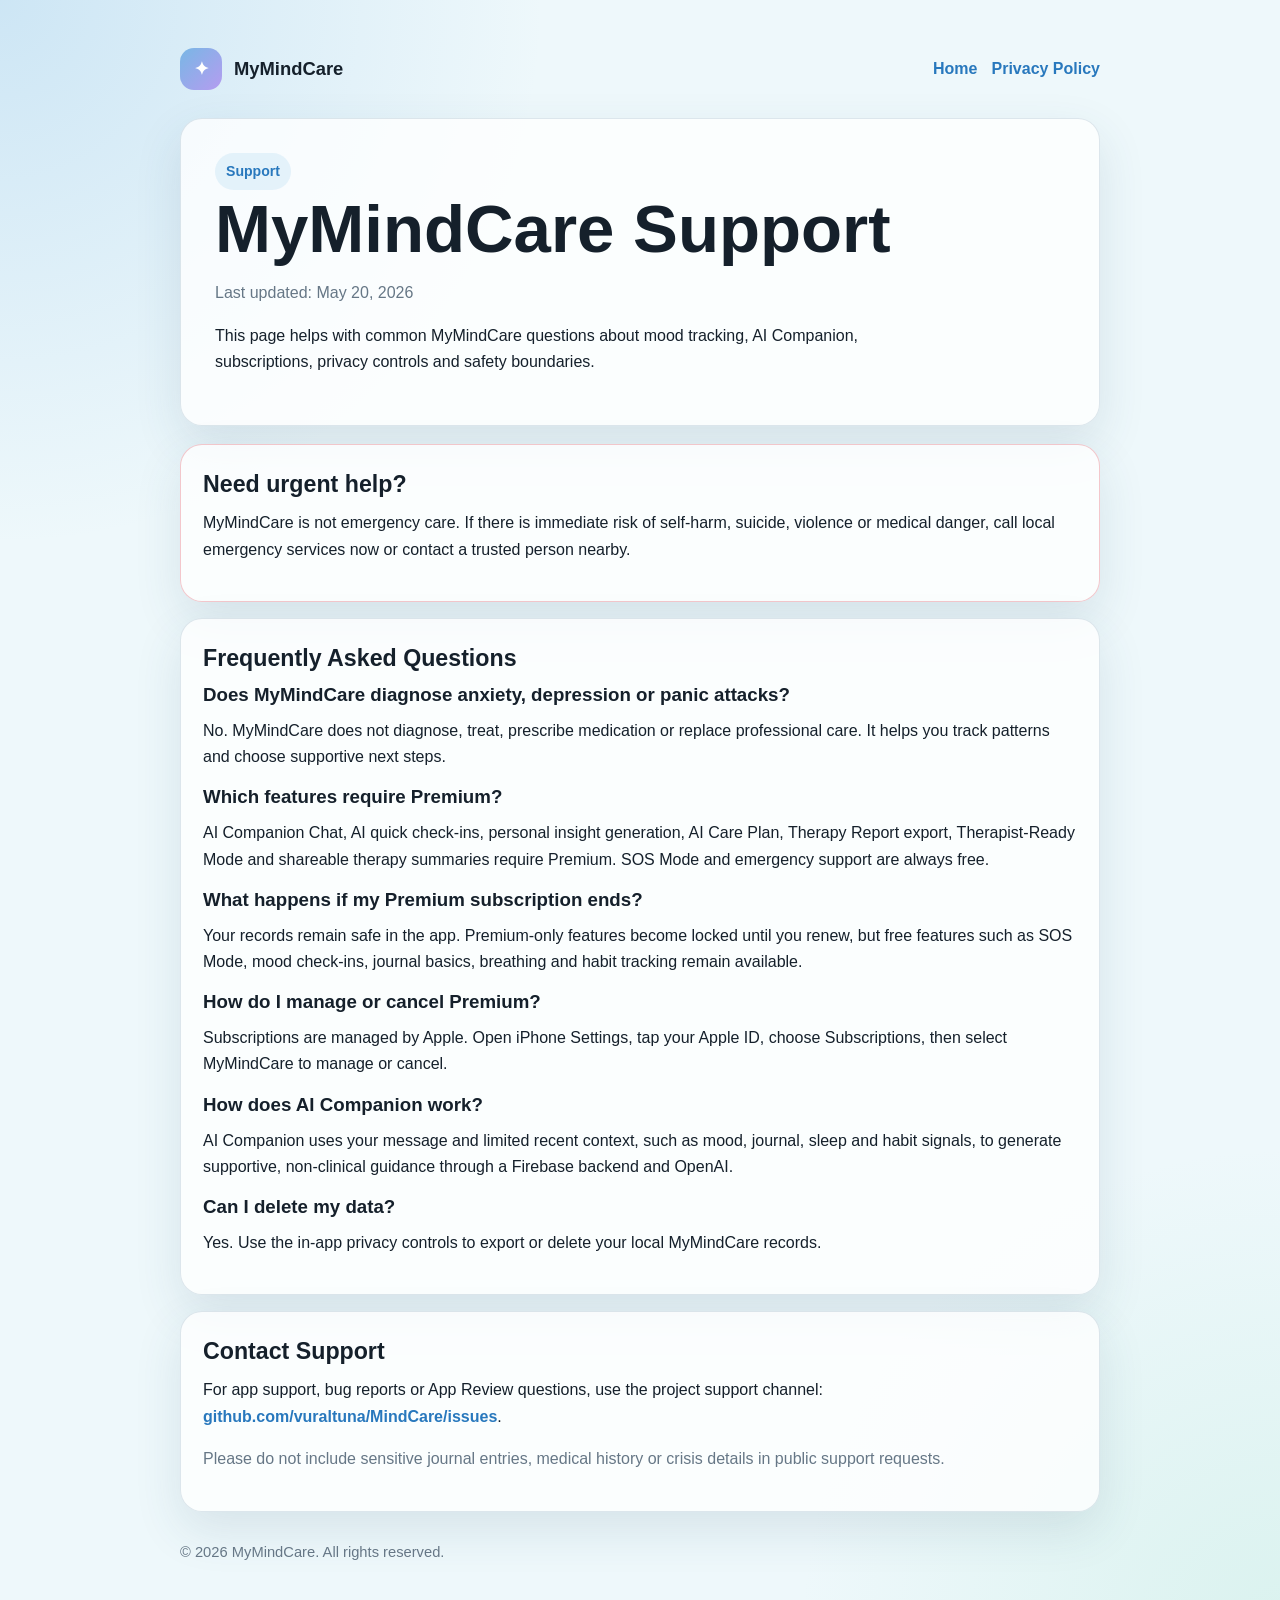
==== support.html @ efa2cc82 "Add MyMindCare legal pages" ====
<!doctype html>
<html lang="en">
<head>
  <meta charset="utf-8">
  <meta name="viewport" content="width=device-width, initial-scale=1">
  <title>Support - MyMindCare</title>
  <meta name="description" content="Support information for MyMindCare.">
  <link rel="stylesheet" href="styles.css">
</head>
<body>
  <main class="page">
    <header>
      <div class="brand">
        <span class="mark">✦</span>
        <span>MyMindCare</span>
      </div>
      <nav aria-label="Main navigation">
        <a href="index.html">Home</a>
        <a href="privacy.html">Privacy Policy</a>
      </nav>
    </header>

    <section class="hero">
      <span class="pill">Support</span>
      <h1>MyMindCare Support</h1>
      <p class="muted">Last updated: May 20, 2026</p>
      <p>
        This page helps with common MyMindCare questions about mood tracking, AI Companion, subscriptions, privacy controls and safety boundaries.
      </p>
    </section>

    <section class="card warning">
      <h2>Need urgent help?</h2>
      <p>
        MyMindCare is not emergency care. If there is immediate risk of self-harm, suicide, violence or medical danger, call local emergency services now or contact a trusted person nearby.
      </p>
    </section>

    <section class="card">
      <h2>Frequently Asked Questions</h2>
      <h3>Does MyMindCare diagnose anxiety, depression or panic attacks?</h3>
      <p>No. MyMindCare does not diagnose, treat, prescribe medication or replace professional care. It helps you track patterns and choose supportive next steps.</p>

      <h3>Which features require Premium?</h3>
      <p>AI Companion Chat, AI quick check-ins, personal insight generation, AI Care Plan, Therapy Report export, Therapist-Ready Mode and shareable therapy summaries require Premium. SOS Mode and emergency support are always free.</p>

      <h3>What happens if my Premium subscription ends?</h3>
      <p>Your records remain safe in the app. Premium-only features become locked until you renew, but free features such as SOS Mode, mood check-ins, journal basics, breathing and habit tracking remain available.</p>

      <h3>How do I manage or cancel Premium?</h3>
      <p>Subscriptions are managed by Apple. Open iPhone Settings, tap your Apple ID, choose Subscriptions, then select MyMindCare to manage or cancel.</p>

      <h3>How does AI Companion work?</h3>
      <p>AI Companion uses your message and limited recent context, such as mood, journal, sleep and habit signals, to generate supportive, non-clinical guidance through a Firebase backend and OpenAI.</p>

      <h3>Can I delete my data?</h3>
      <p>Yes. Use the in-app privacy controls to export or delete your local MyMindCare records.</p>
    </section>

    <section class="card">
      <h2>Contact Support</h2>
      <p>
        For app support, bug reports or App Review questions, use the project support channel:
        <a href="https://github.com/vuraltuna/MindCare/issues">github.com/vuraltuna/MindCare/issues</a>.
      </p>
      <p class="muted">
        Please do not include sensitive journal entries, medical history or crisis details in public support requests.
      </p>
    </section>

    <footer>
      © 2026 MyMindCare. All rights reserved.
    </footer>
  </main>
</body>
</html>
---- styles.css ----
:root {
  color-scheme: light dark;
  --bg: #eef8fb;
  --panel: rgba(255, 255, 255, 0.78);
  --text: #15202b;
  --muted: #667786;
  --blue: #78b7e5;
  --lavender: #b59cf0;
  --mint: #9be0c8;
  --border: rgba(80, 120, 150, 0.18);
}

@media (prefers-color-scheme: dark) {
  :root {
    --bg: #101827;
    --panel: rgba(22, 32, 48, 0.82);
    --text: #eef5fb;
    --muted: #a9b5c3;
    --border: rgba(180, 210, 240, 0.16);
  }
}

* {
  box-sizing: border-box;
}

body {
  margin: 0;
  font-family: -apple-system, BlinkMacSystemFont, "SF Pro Text", "Segoe UI", sans-serif;
  background:
    radial-gradient(circle at top left, rgba(120, 183, 229, 0.28), transparent 34rem),
    radial-gradient(circle at bottom right, rgba(155, 224, 200, 0.24), transparent 30rem),
    var(--bg);
  color: var(--text);
  line-height: 1.65;
}

.page {
  width: min(920px, calc(100% - 32px));
  margin: 0 auto;
  padding: 48px 0 64px;
}

header {
  display: flex;
  justify-content: space-between;
  gap: 20px;
  align-items: center;
  margin-bottom: 28px;
}

.brand {
  display: flex;
  gap: 12px;
  align-items: center;
  font-weight: 800;
  font-size: 1.15rem;
}

.mark {
  display: grid;
  place-items: center;
  width: 42px;
  height: 42px;
  border-radius: 14px;
  background: linear-gradient(135deg, var(--blue), var(--lavender));
  color: white;
}

nav {
  display: flex;
  gap: 14px;
  flex-wrap: wrap;
}

a {
  color: #2878bd;
  font-weight: 650;
  text-decoration: none;
}

a:hover {
  text-decoration: underline;
}

.hero,
.card {
  background: var(--panel);
  border: 1px solid var(--border);
  border-radius: 22px;
  box-shadow: 0 18px 48px rgba(40, 80, 110, 0.12);
}

.hero {
  padding: 34px;
  margin-bottom: 18px;
}

.hero p {
  max-width: 720px;
}

.grid {
  display: grid;
  grid-template-columns: repeat(auto-fit, minmax(240px, 1fr));
  gap: 16px;
  margin-top: 18px;
}

.card {
  padding: 22px;
  margin: 16px 0;
}

h1,
h2,
h3 {
  line-height: 1.16;
  margin: 0 0 12px;
}

h1 {
  font-size: clamp(2.2rem, 7vw, 4.2rem);
  letter-spacing: 0;
}

h2 {
  font-size: 1.45rem;
  margin-top: 4px;
}

p,
ul {
  margin-top: 0;
}

li {
  margin: 8px 0;
}

.muted {
  color: var(--muted);
}

.pill {
  display: inline-flex;
  padding: 7px 11px;
  border-radius: 999px;
  background: rgba(120, 183, 229, 0.16);
  color: #2878bd;
  font-weight: 750;
  font-size: 0.88rem;
}

.warning {
  border-color: rgba(224, 86, 96, 0.32);
}

footer {
  color: var(--muted);
  font-size: 0.92rem;
  margin-top: 28px;
}

@media (max-width: 680px) {
  header {
    align-items: flex-start;
    flex-direction: column;
  }

  .hero {
    padding: 24px;
  }
}
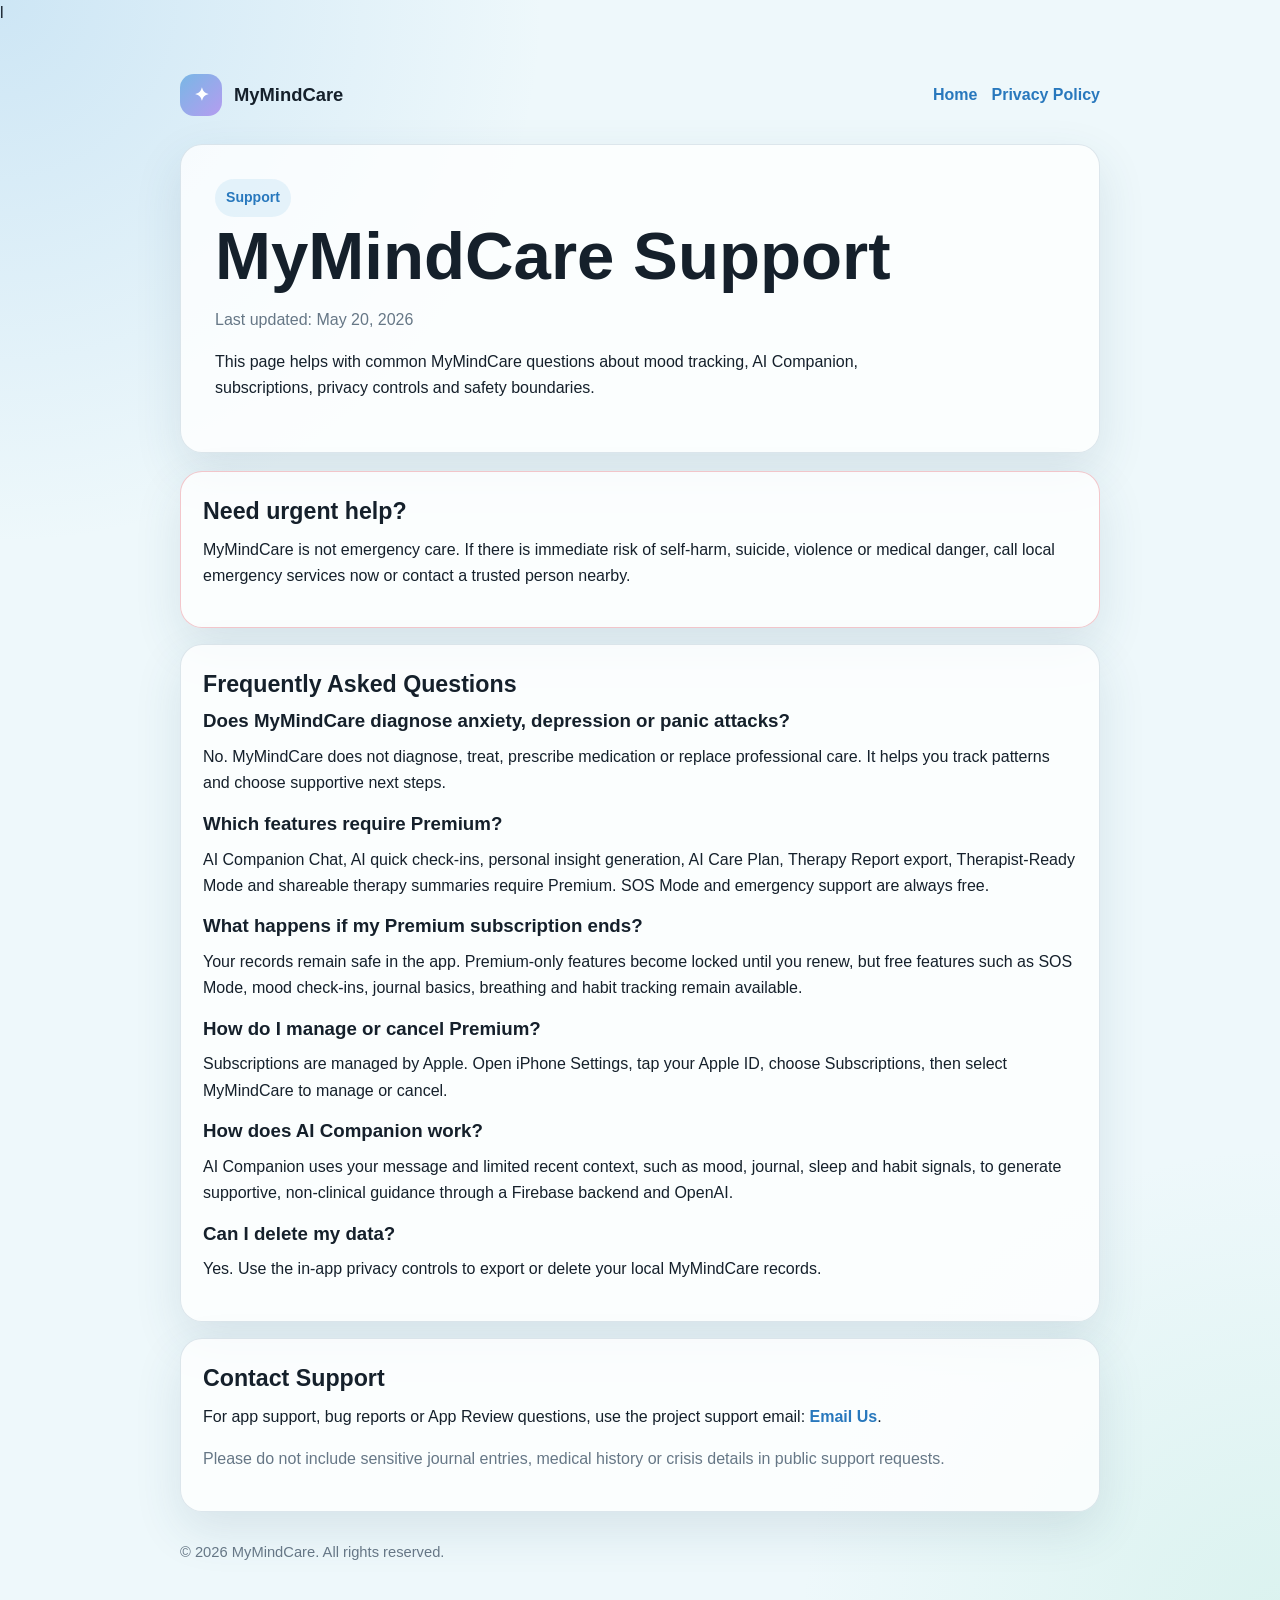
==== commit ed09d1c6: "Change support contact from GitHub to email Updated support contact information from GitHub issues t" ====
--- a/support.html
+++ b/support.html
@@ -1,4 +1,4 @@
-<!doctype html>
+l<!doctype html>
 <html lang="en">
 <head>
   <meta charset="utf-8">
@@ -60,8 +60,8 @@
     <section class="card">
       <h2>Contact Support</h2>
       <p>
-        For app support, bug reports or App Review questions, use the project support channel:
-        <a href="https://github.com/vuraltuna/MindCare/issues">github.com/vuraltuna/MindCare/issues</a>.
+        For app support, bug reports or App Review questions, use the project support email:
+        <a href="mailto:vuraltuna@yahoo.com">Email Us</a>.
       </p>
       <p class="muted">
         Please do not include sensitive journal entries, medical history or crisis details in public support requests.
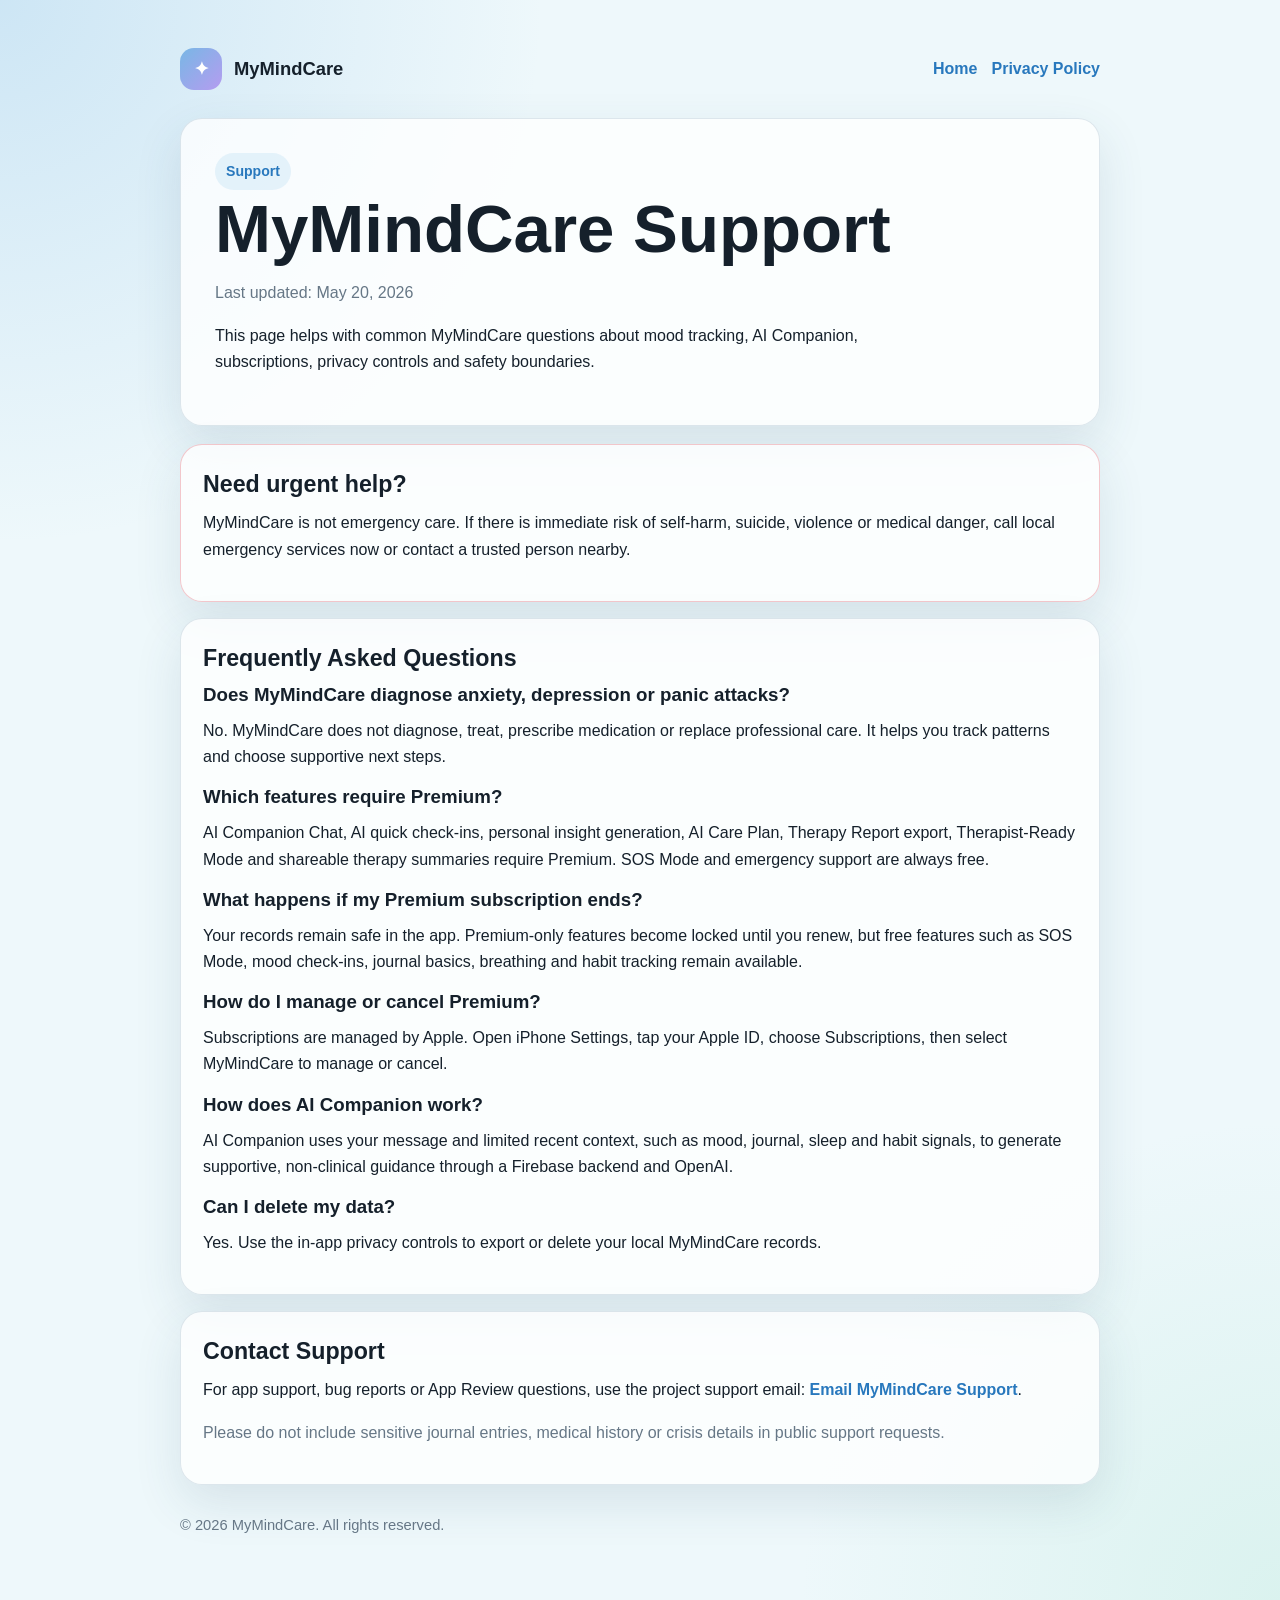
==== commit 16723ceb: "." ====
--- a/support.html
+++ b/support.html
@@ -1,4 +1,4 @@
-l<!doctype html>
+<!doctype html>
 <html lang="en">
 <head>
   <meta charset="utf-8">
@@ -61,7 +61,7 @@
       <h2>Contact Support</h2>
       <p>
         For app support, bug reports or App Review questions, use the project support email:
-        <a href="mailto:vuraltuna@yahoo.com">Email Us</a>.
+        <a class="button" href="mailto:info@vuraltuna.com?subject=MyMindCare%20Support">Email MyMindCare Support</a>.
       </p>
       <p class="muted">
         Please do not include sensitive journal entries, medical history or crisis details in public support requests.
